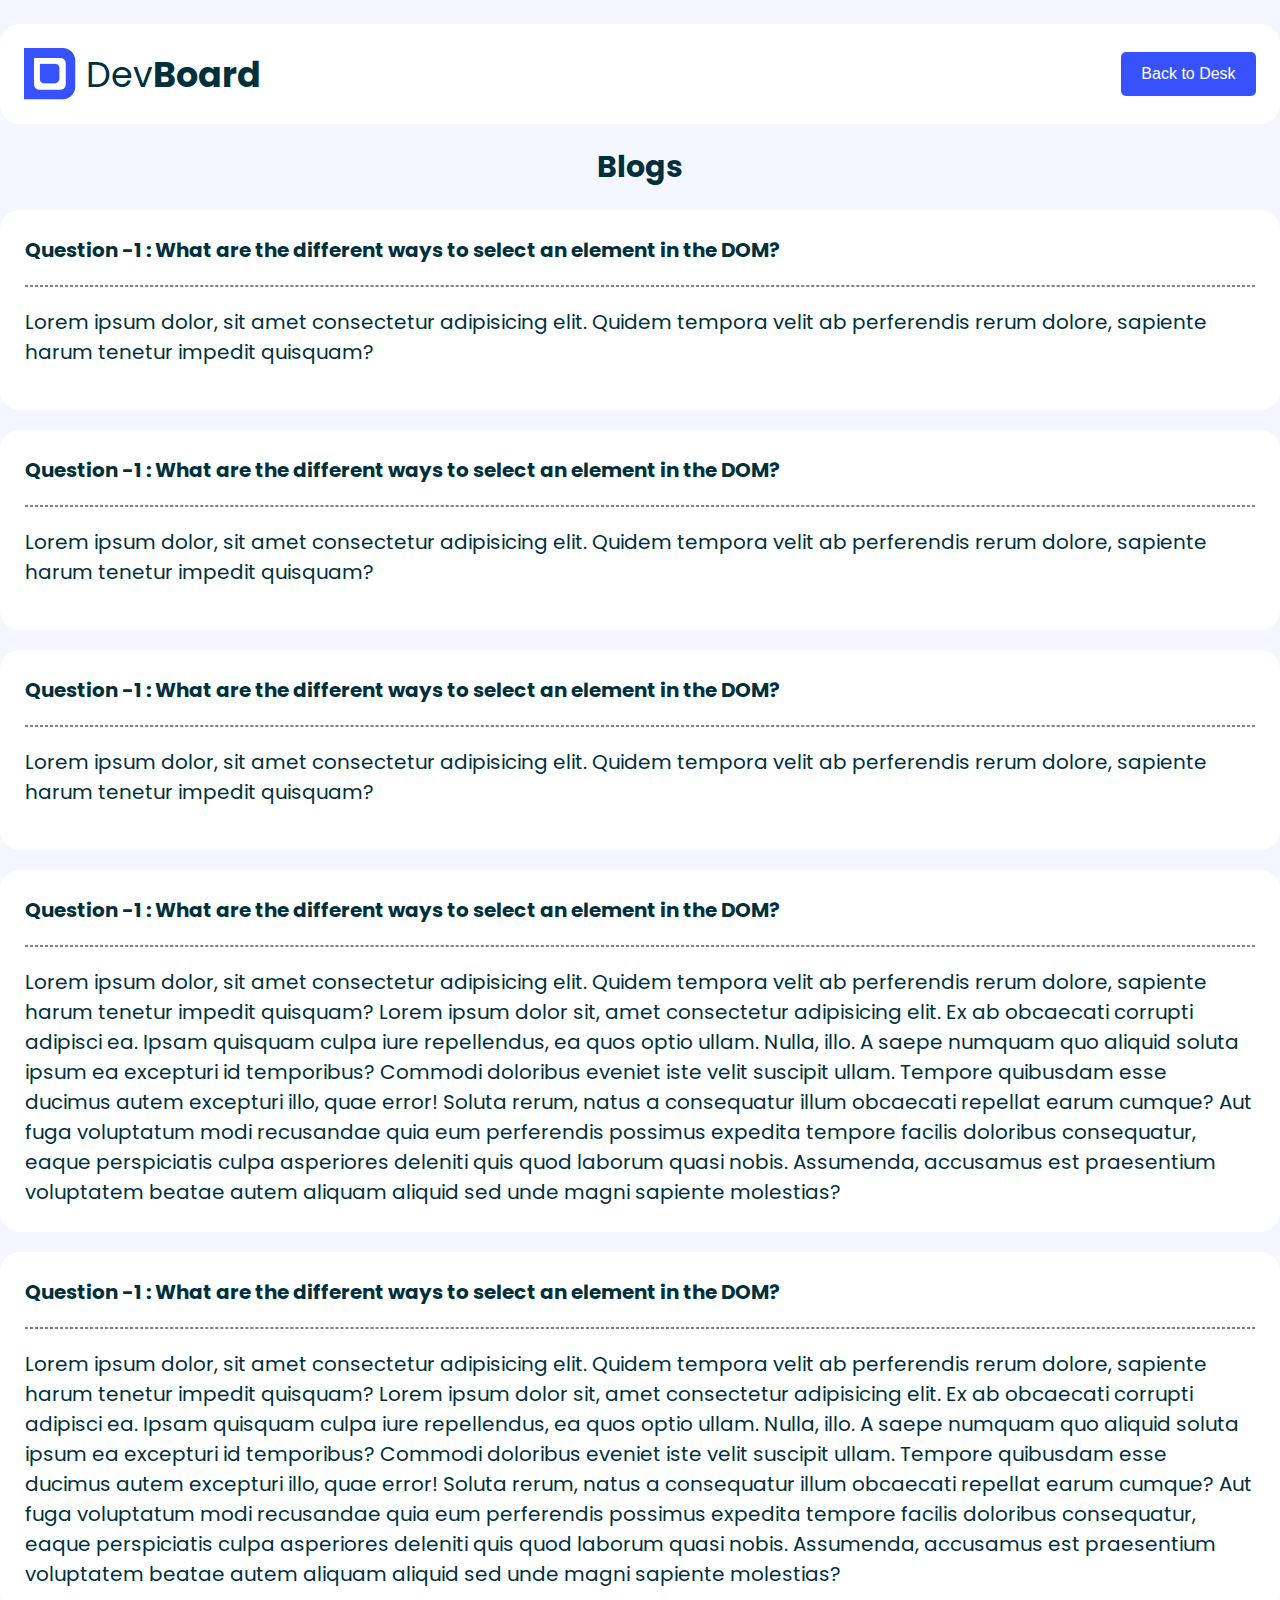
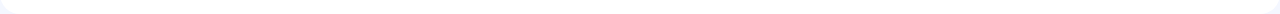
==== blogs.html @ 02da06e8 "7th commit" ====
<!DOCTYPE html>
<html lang="en">
<head>
  <meta charset="UTF-8">
  <meta name="viewport" content="width=device-width, initial-scale=1.0">
  <title>Blogs</title>
  <link rel="stylesheet" href="./blogs.css">
  <link rel="stylesheet" href="./styles.css">
</head>
<body class="font-poppins-serif primary-bg primary-color">
  <div class="blog-container">
    <header class="header flex-row secondary-bg" style="grid-area: header;">
      <div class="logo flex-row">
        <img class="logo-img" src="./assets/logo.png" alt="">
        <p>Dev<span class="logo-span primary-color">Board</span> </p>
      </div>

      <div class="nav-links flex-row">
        <button class="primary-btn">
          <a class="secondary-color" href="./index.html">Back to Desk</a>
        </button>
      </div>
    </header>

    <h1 class="blog-head">Blogs</h1>

    <div class="blog primary-bg" style="grid-area: blog;">
      <div class="card secondary-bg">
        <h1>Question -1 : What are the different ways to select an element in the DOM?</h1>
        <hr class="horizontal">
        <p>Lorem ipsum dolor, sit amet consectetur adipisicing elit. Quidem tempora velit ab perferendis rerum dolore, sapiente harum tenetur impedit quisquam?</p>
      </div>
      <div class="card secondary-bg">
        <h1>Question -1 : What are the different ways to select an element in the DOM?</h1>
        <hr class="horizontal">
        <p>Lorem ipsum dolor, sit amet consectetur adipisicing elit. Quidem tempora velit ab perferendis rerum dolore, sapiente harum tenetur impedit quisquam?</p>
      </div>
      <div class="card secondary-bg">
        <h1>Question -1 : What are the different ways to select an element in the DOM?</h1>
        <hr class="horizontal">
        <p>Lorem ipsum dolor, sit amet consectetur adipisicing elit. Quidem tempora velit ab perferendis rerum dolore, sapiente harum tenetur impedit quisquam?</p>
      </div>

      <div class="card secondary-bg">
        <h1>Question -1 : What are the different ways to select an element in the DOM?</h1>
        <hr class="horizontal">
        <p>Lorem ipsum dolor, sit amet consectetur adipisicing elit. Quidem tempora velit ab perferendis rerum dolore, sapiente harum tenetur impedit quisquam? Lorem ipsum dolor sit, amet consectetur adipisicing elit. Ex ab obcaecati corrupti adipisci ea. Ipsam quisquam culpa iure repellendus, ea quos optio ullam. Nulla, illo. A saepe numquam quo aliquid soluta ipsum ea excepturi id temporibus? Commodi doloribus eveniet iste velit suscipit ullam. Tempore quibusdam esse ducimus autem excepturi illo, quae error! Soluta rerum, natus a consequatur illum obcaecati repellat earum cumque? Aut fuga voluptatum modi recusandae quia eum perferendis possimus expedita tempore facilis doloribus consequatur, eaque perspiciatis culpa asperiores deleniti quis quod laborum quasi nobis. Assumenda, accusamus est praesentium voluptatem beatae autem aliquam aliquid sed unde magni sapiente molestias?</p>
      </div>

      <div class="card secondary-bg">
        <h1>Question -1 : What are the different ways to select an element in the DOM?</h1>
        <hr class="horizontal">
        <p>Lorem ipsum dolor, sit amet consectetur adipisicing elit. Quidem tempora velit ab perferendis rerum dolore, sapiente harum tenetur impedit quisquam? Lorem ipsum dolor sit, amet consectetur adipisicing elit. Ex ab obcaecati corrupti adipisci ea. Ipsam quisquam culpa iure repellendus, ea quos optio ullam. Nulla, illo. A saepe numquam quo aliquid soluta ipsum ea excepturi id temporibus? Commodi doloribus eveniet iste velit suscipit ullam. Tempore quibusdam esse ducimus autem excepturi illo, quae error! Soluta rerum, natus a consequatur illum obcaecati repellat earum cumque? Aut fuga voluptatum modi recusandae quia eum perferendis possimus expedita tempore facilis doloribus consequatur, eaque perspiciatis culpa asperiores deleniti quis quod laborum quasi nobis. Assumenda, accusamus est praesentium voluptatem beatae autem aliquam aliquid sed unde magni sapiente molestias?</p>
      </div>
    </div>
  </div>
  
  
</body>
</html>
---- blogs.css ----
.blog-container {
  margin: 24px auto;
  max-width: 1536px;

  display: grid;
  grid-template-columns: repeat(1, 1fr);
  grid-template-rows: 100px 1fr;
  gap: 20px;

  grid-template-areas: 
  "header"
  "blog-head"
  "blog"
  ;
}

.blog {
  height: 100vh;
  border-radius: 20px;

}

.blog-head {
  text-align: center;
  font-weight: bold;
  font-size: 3rem;
}

.card {
  min-height: 150px;
  margin-bottom: 20px;
  padding: 25px;

  border-radius: 20px;

  /* border: 1px solid red; */
}

.card > p {
  font-size: 2rem;
}
---- styles.css ----
@import url('https://fonts.googleapis.com/css2?family=Poppins:ital,wght@0,100;0,200;0,300;0,400;0,500;0,600;0,700;0,800;0,900;1,100;1,200;1,300;1,400;1,500;1,600;1,700;1,800;1,900&display=swap');

html {
  font-size: 62.5%;
}

* {
  margin: 0;
  padding: 0;
  list-style: none;
  text-decoration: none;
}

.font-poppins-serif {
  font-family: "Poppins", sans-serif;

}

.primary-color {
  color: rgba(0, 48, 60, 1); 
}

.secondary-color {
  color: white;
}

.primary-btn {
  height: 44px;
  width: 135px;
  background-color: rgba(55, 82, 253, 1);
  color: white;
  font-size: 1.6rem;
  border: none;
  border-radius: 5px;
  font-weight: 500;

  /* opacity: 20%; */
}

.primary-bg {
  background-color: rgba(244, 247, 255, 1);
}

.secondary-bg {
  background-color: white;
}

.flex-row {
  display: flex; 
}

.flex-col {
  display: flex;
  flex-direction: column;
}


.container {
  margin: 24px auto;
  max-width: 1536px;
  display: grid;
  grid-template-columns: repeat(4, 1fr);
  grid-template-rows: 100px 1fr;
  gap: 22px;

  grid-template-areas: 
  "header header header header"
  "main main main sidebar";
}




.header {
  align-items: center;
  font-size: 3.5rem;
  justify-content: space-between;
  align-items: center;
  padding: 24px;
  border-radius: 20px;
}



.logo {
  flex-direction: row;
  justify-content: center;
  align-items: center;
  gap: 10px;
}

.logo-img {
  height: 52px;
  width: 52px;
}


.logo-span {
  font-weight: bold;
}

.label-check {
  background-color: blue;
}

.nav-links {
  justify-content: center;
  align-items: center;
  gap: 38px;
}

.theme-btn-div {
  height: 64px;
  width: 64px;

  justify-content: center;
  align-items: center;

  border-radius: 50%;

}

.theme-btn {
  width: 40px;
  height: 40px;

}

.checkbox {
  height: 64px;
  width: 123px;
  border-radius: 30px;
  font-weight: bold;
  font-size: 3.2rem;

  display: flex;
  flex-direction: row;
  justify-content: space-around;
  align-items: center;
}




/* Main section ------------------------------ */

.main {
  /* background-color: yellow; */
  border-radius: 20px;
  padding: 24px;

}

.top-main {
  gap: 24px;
}

.common-main {
  display: flex;
  flex-direction: row;
  justify-content: space-between;
  align-items: center;
  padding: 32px;
  height: 128px;
  border-radius: 10px;
}

.left {
  justify-content: space-between;
  align-items: center;
}

.p1-main-left {
  font-size: 1.6rem;
}

.h1-main-left {
  font-size: 3.2rem;
}

.p1-main-right {
  font-size: 2.2rem;
}

.h1-main-right {
  font-size: 2.2rem;
  font-weight: bold;
}

.checkbox-main, .calender-main {
  height: 64px;
  width: 64px;
  border-radius: 50%;
  display: flex;
  flex-direction: row;
  justify-content: center;
  align-items: center;
}


.sidebar {
  background-color: g;
}


.left {
  flex: 1;
}

.middle {
  flex: 2;
  background-color: rgb(76, 76, 199);
}

.middle-desc {
  font-size: 2.4rem;
  color: white;
}

.right {
  flex: 1;
}

.horizontal-main {
  margin: 32px 0;
  border: 1px dashed gray;
}

.horizontal {
  margin: 20px 0;
  border: 1px dashed gray;
}


.bottom-main {
  display: grid;
  /* grid-template-columns: repeat(3, 1fr);
  grid-template-rows: repeat(2, 1fr); */

  grid-template-columns: repeat(auto-fit, minmax(300px, 1fr));
  grid-template-rows: repeat(auto-fit, 1fr);

  color: rgba(0, 48, 60, 1);

  gap: 36px;
}

.main-card {
  border-radius: 10px;
  padding: 20px;
}


.main-card-top {
  width: 114px;
  height: 40px;

  font-size: 1.6rem;
  text-align: center;

  display: flex;
  flex-direction: column;
  justify-content: center;
  align-items: center;

  border-radius: 5px;
}


.main-card-head {
  font-size: 2.4rem;
  font-weight: 400;
  margin: 16px 0;
}

.main-card-desc {
  height: 92px;
  background-color: white;
  padding: 20px;
  border-radius: 5px;
  font-size: 1.6rem;
}

.main-card-bottom {
  font-size: 1.6rem;
  justify-content: space-between;
}

.deadline-title {
  font-size: 1.4rem;
  font-weight: 400;
}

.deadline-date {
  font-size: 1.6rem;
  font-weight: 500;
}



/* Sidebar----------------------------------- */

.sidebar {
  padding: 25px;

  border-radius: 20px;
}

.sidebar-main {
  align-items: center;
  /* margin-top: 20px; */

}

.activity-icon {
  height: 24px;
  width: 24px;
}

.activity {
  /* background-color: yellow; */

  display: flex;
  justify-content: center;
  align-items: center;
  gap: 10px;
  height: 50px;

  font-size: 2rem;
  font-weight: 500;

  margin-bottom: 7px;
}

.activity-log-p {
  min-height: 48px;
  text-align: left;
  font-size: 1.6rem;
  border-radius: 5px;
  padding: 10px;
  margin: 20px 0;
}




  /* @media (min-width: 576px) {
    .container {
    margin: 0 auto;

    display: grid;
    grid-template-columns: repeat(4, 1fr);
    grid-template-rows: 100px 1fr 1fr;
    gap: 22px;

    grid-template-areas: 
    "header header header header"
    "main main main main"
    "sidebar sidebar siderbar sidebar"
    ;
  }
} */
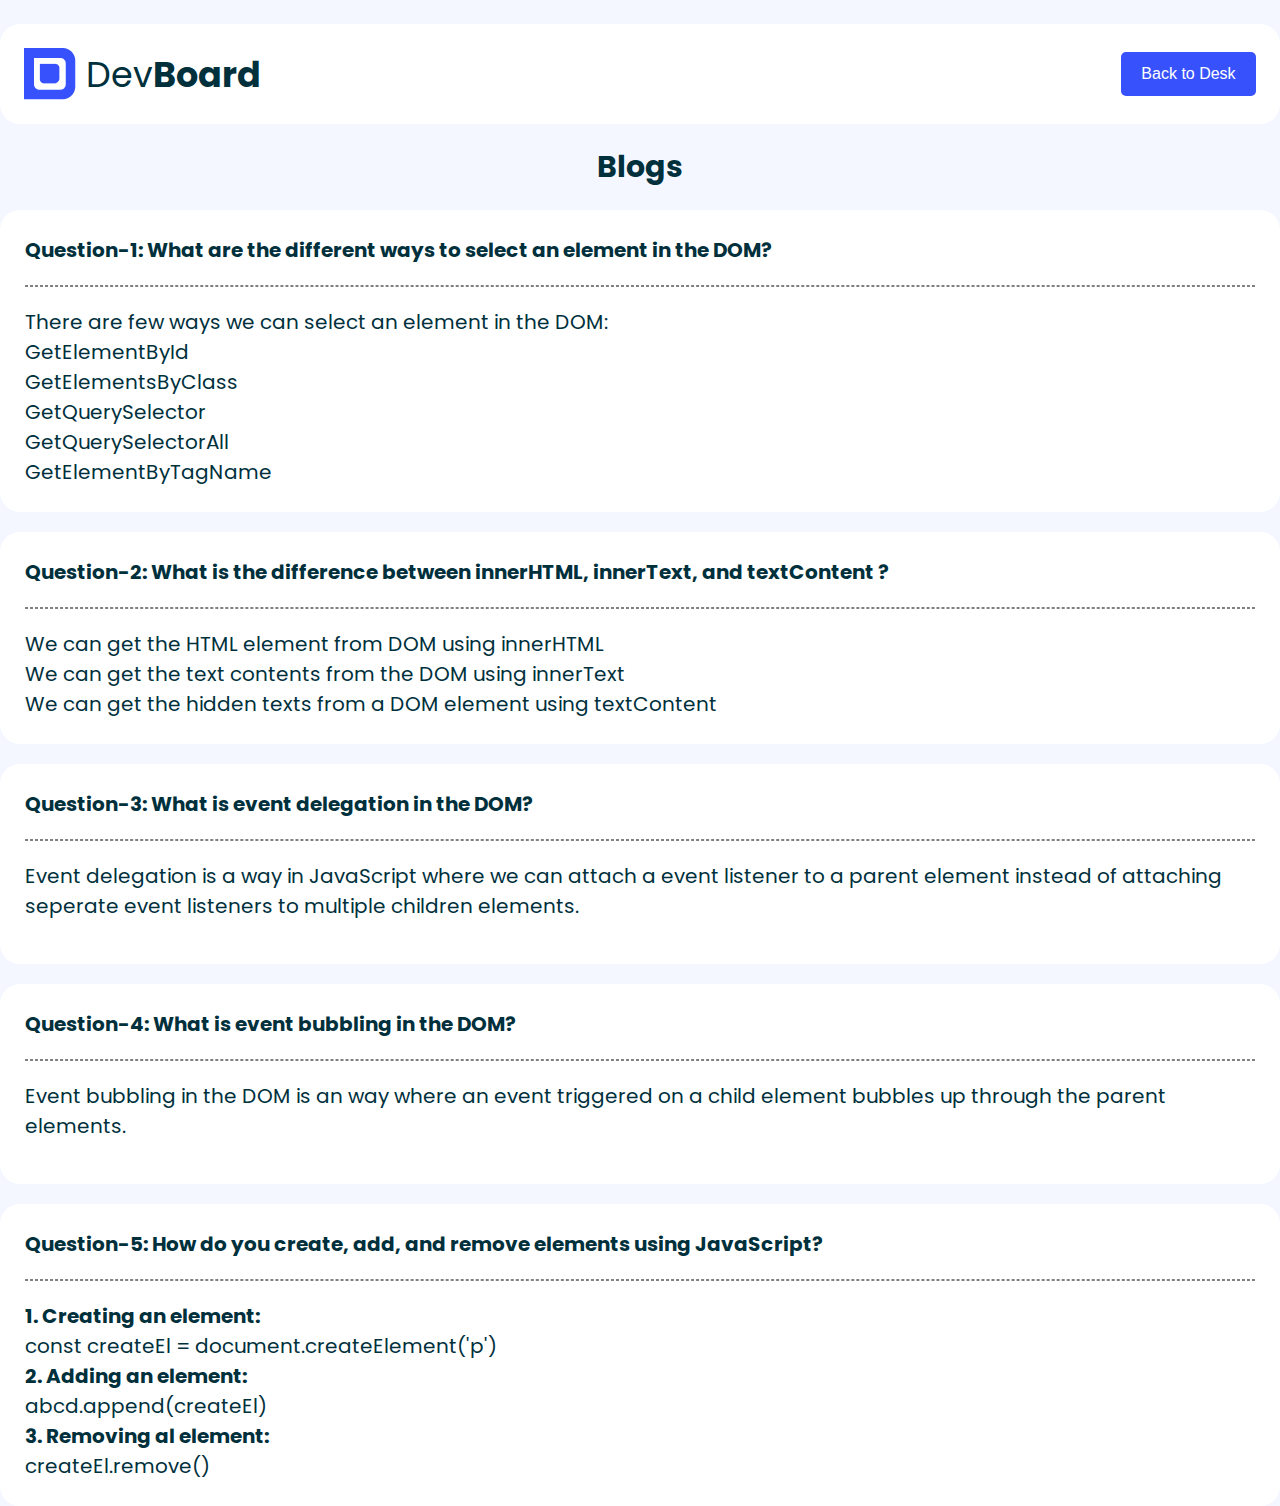
==== commit ee6d0750: "9th commit" ====
--- a/blogs.html
+++ b/blogs.html
@@ -26,31 +26,49 @@
 
     <div class="blog primary-bg" style="grid-area: blog;">
       <div class="card secondary-bg">
-        <h1>Question -1 : What are the different ways to select an element in the DOM?</h1>
+        <h1>Question-1: What are the different ways to select an element in the DOM?</h1>
         <hr class="horizontal">
-        <p>Lorem ipsum dolor, sit amet consectetur adipisicing elit. Quidem tempora velit ab perferendis rerum dolore, sapiente harum tenetur impedit quisquam?</p>
+        <p>
+          There are few ways we can select an element in the DOM:
+          <li>GetElementById</li>
+          <li>GetElementsByClass</li>
+          <li>GetQuerySelector</li>
+          <li>GetQuerySelectorAll</li>
+          <li>GetElementByTagName</li>
+        </p>
       </div>
       <div class="card secondary-bg">
-        <h1>Question -1 : What are the different ways to select an element in the DOM?</h1>
+        <h1>Question-2: What is the difference between innerHTML, innerText, and textContent ?</h1>
         <hr class="horizontal">
-        <p>Lorem ipsum dolor, sit amet consectetur adipisicing elit. Quidem tempora velit ab perferendis rerum dolore, sapiente harum tenetur impedit quisquam?</p>
+        <p>
+          <li>We can get the HTML element from DOM using innerHTML</li>
+          <li>We can get the text contents from the DOM using innerText</li>
+          <li>We can get the hidden texts from a DOM element using textContent</li>
+        </p>
       </div>
       <div class="card secondary-bg">
-        <h1>Question -1 : What are the different ways to select an element in the DOM?</h1>
+        <h1>Question-3: What is event delegation in the DOM?</h1>
         <hr class="horizontal">
-        <p>Lorem ipsum dolor, sit amet consectetur adipisicing elit. Quidem tempora velit ab perferendis rerum dolore, sapiente harum tenetur impedit quisquam?</p>
+        <p>Event delegation is a way in JavaScript where we can attach a event listener to a parent element instead of attaching seperate event listeners to multiple children elements.</p>
       </div>
 
       <div class="card secondary-bg">
-        <h1>Question -1 : What are the different ways to select an element in the DOM?</h1>
+        <h1>Question-4: What is event bubbling in the DOM?</h1>
         <hr class="horizontal">
-        <p>Lorem ipsum dolor, sit amet consectetur adipisicing elit. Quidem tempora velit ab perferendis rerum dolore, sapiente harum tenetur impedit quisquam? Lorem ipsum dolor sit, amet consectetur adipisicing elit. Ex ab obcaecati corrupti adipisci ea. Ipsam quisquam culpa iure repellendus, ea quos optio ullam. Nulla, illo. A saepe numquam quo aliquid soluta ipsum ea excepturi id temporibus? Commodi doloribus eveniet iste velit suscipit ullam. Tempore quibusdam esse ducimus autem excepturi illo, quae error! Soluta rerum, natus a consequatur illum obcaecati repellat earum cumque? Aut fuga voluptatum modi recusandae quia eum perferendis possimus expedita tempore facilis doloribus consequatur, eaque perspiciatis culpa asperiores deleniti quis quod laborum quasi nobis. Assumenda, accusamus est praesentium voluptatem beatae autem aliquam aliquid sed unde magni sapiente molestias?</p>
+        <p>Event bubbling in the DOM is an way where an event triggered on a child element bubbles up through the parent elements.</p>
       </div>
 
       <div class="card secondary-bg">
-        <h1>Question -1 : What are the different ways to select an element in the DOM?</h1>
+        <h1>Question-5: How do you create, add, and remove elements using JavaScript?</h1>
         <hr class="horizontal">
-        <p>Lorem ipsum dolor, sit amet consectetur adipisicing elit. Quidem tempora velit ab perferendis rerum dolore, sapiente harum tenetur impedit quisquam? Lorem ipsum dolor sit, amet consectetur adipisicing elit. Ex ab obcaecati corrupti adipisci ea. Ipsam quisquam culpa iure repellendus, ea quos optio ullam. Nulla, illo. A saepe numquam quo aliquid soluta ipsum ea excepturi id temporibus? Commodi doloribus eveniet iste velit suscipit ullam. Tempore quibusdam esse ducimus autem excepturi illo, quae error! Soluta rerum, natus a consequatur illum obcaecati repellat earum cumque? Aut fuga voluptatum modi recusandae quia eum perferendis possimus expedita tempore facilis doloribus consequatur, eaque perspiciatis culpa asperiores deleniti quis quod laborum quasi nobis. Assumenda, accusamus est praesentium voluptatem beatae autem aliquam aliquid sed unde magni sapiente molestias?</p>
+        <p>
+          <h1>1. Creating an element:</h1>
+          <li>const createEl = document.createElement('p')</li>
+          <h1>2. Adding an element:</h1>
+          <li>abcd.append(createEl)</li>
+          <h1>3. Removing al element:</h1>
+          <li>createEl.remove()</li>
+        </p>
       </div>
     </div>
   </div>
--- a/blogs.css
+++ b/blogs.css
@@ -36,6 +36,11 @@
   /* border: 1px solid red; */
 }
 
-.card > p {
+.card > p, .card > li {
   font-size: 2rem;
+}
+
+
+.card > p > h3 {
+  font-size: 10rem;
 }